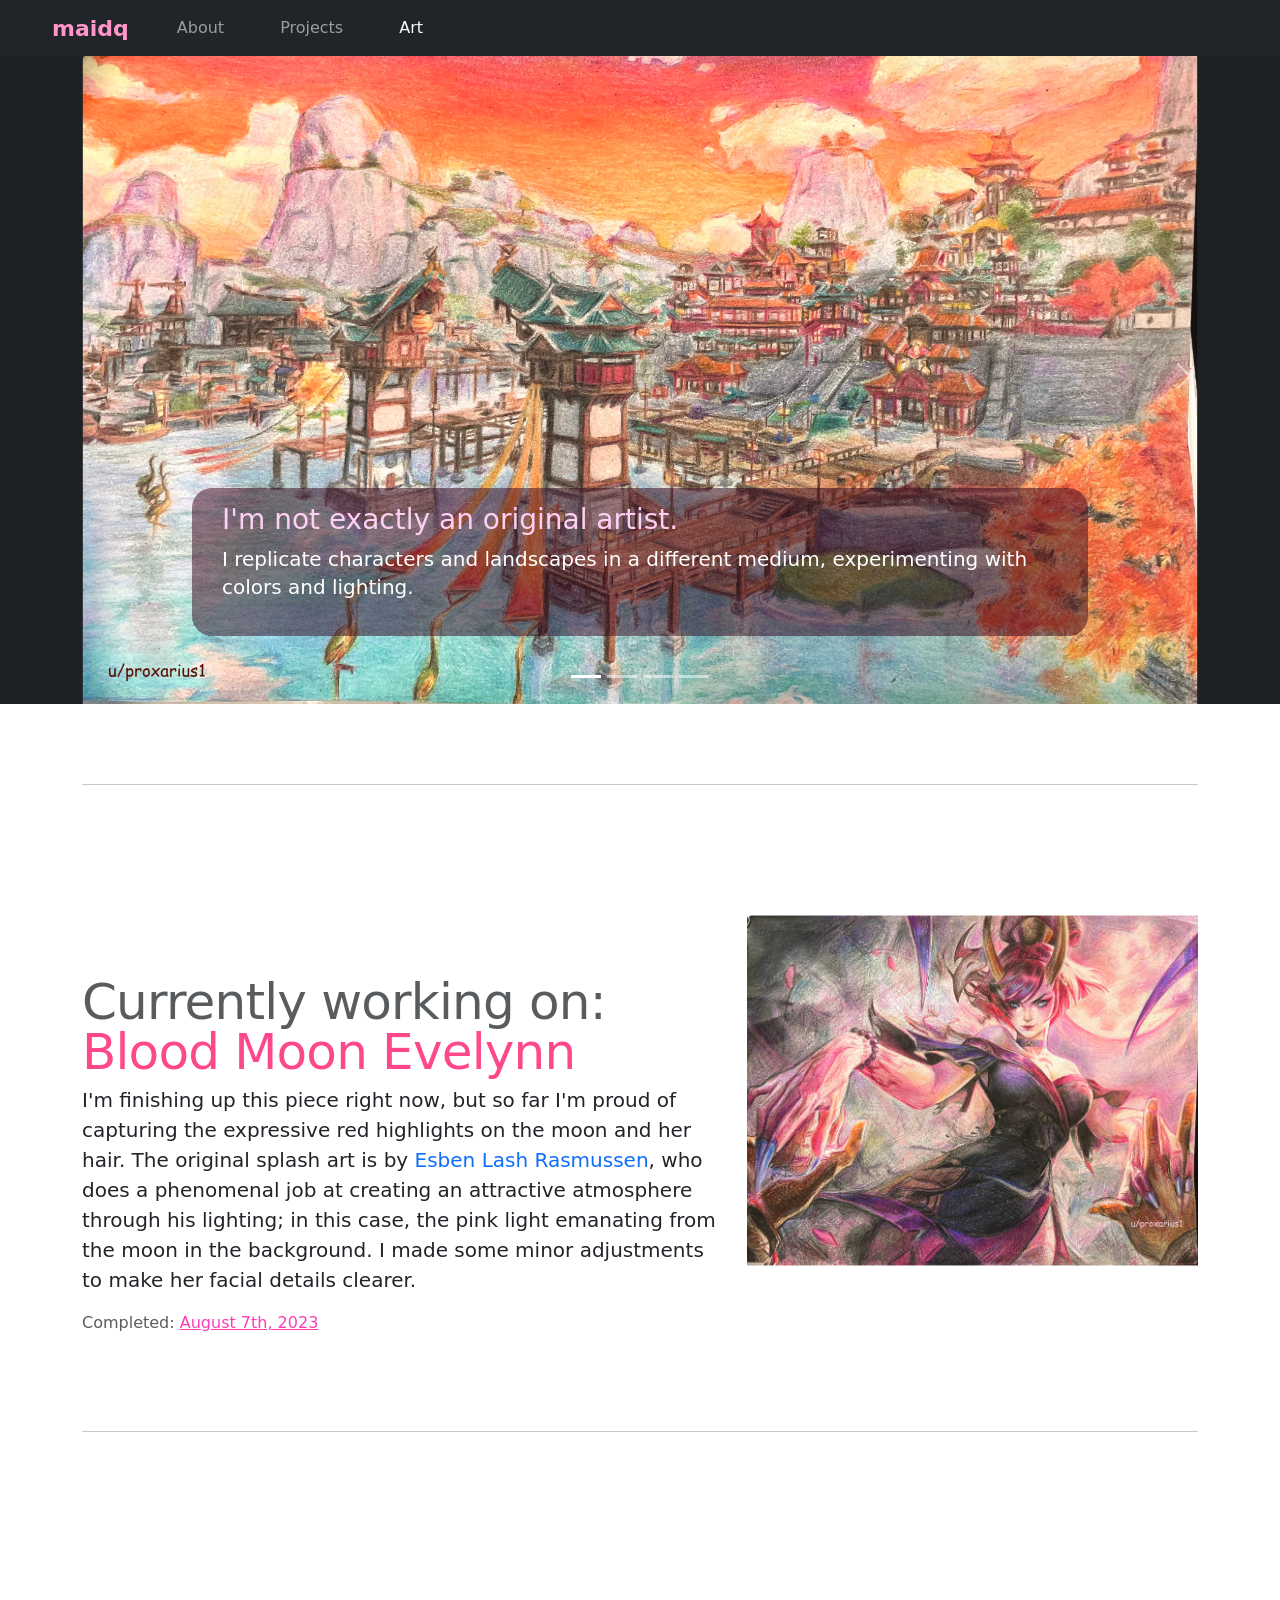
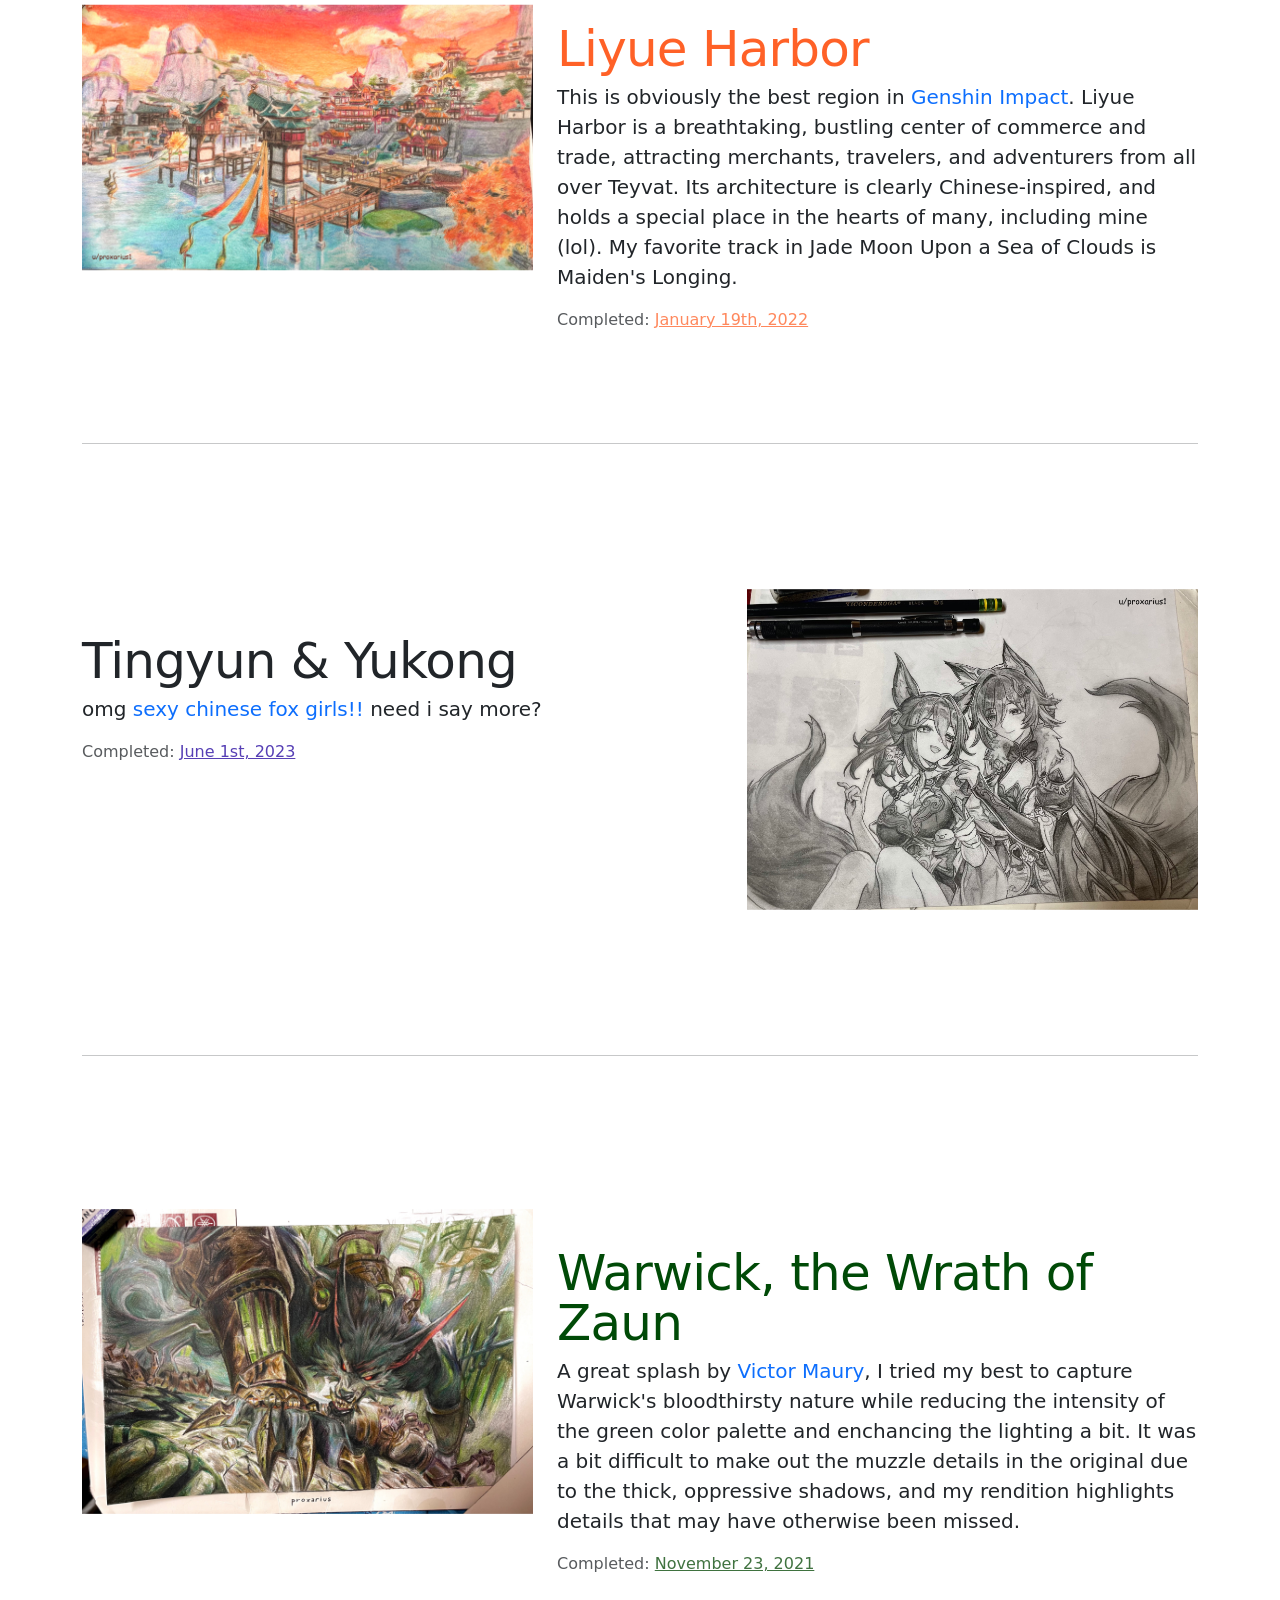
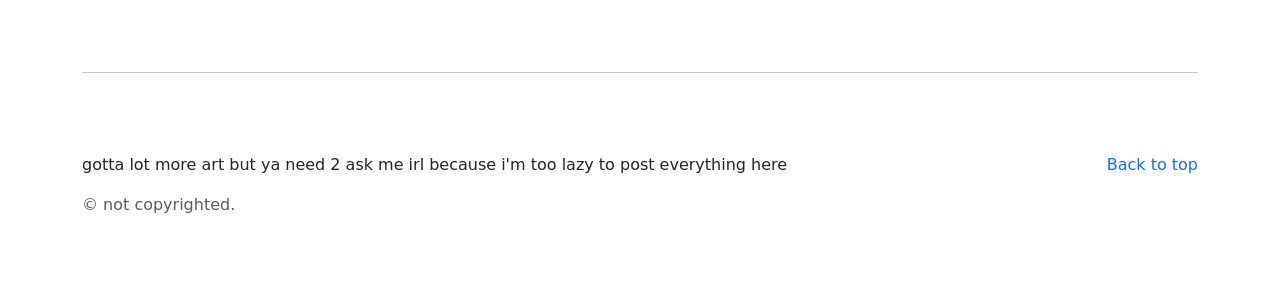
==== art.html @ b533789b "incorrect navbar label" ====
<!doctype html>
<html lang="en" data-bs-theme="auto">
  <head>
    <meta charset="utf-8">
    <meta name="viewport" content="width=device-width, initial-scale=1">
    <title>art</title>
    <link rel="shortcut icon" href="images/man.jpg">
    <link href="styles/assets/dist/css/bootstrap.min.css" rel="stylesheet">
    <link href="styles/art.css">
    
    <!-- Custom styles for this template -->
    <link href="styles/art.css" rel="stylesheet">
  </head>
  <body>  
    <header data-bs-theme="dark">
      
      <nav class="navbar navbar-expand-md navbar-dark fixed-top bg-dark">
        <div class="container-fluid">
          <a class="rpad" id="maidq" href="index.html">maidq</a>
          
          
          <ul class="navbar-nav me-auto mb-2 mb-md-0">
            <li class="nav-item">
              <a class="nav-link rpad" href="index.html">About</a>
            </li>
            <li class="nav-item">
              <a class="nav-link rpad" href="projects.html">Projects</a>
            </li>
            <li class="nav-item">
              <a class="nav-link active rpad" aria-current="page" href="art.html">Art</a>
            </li>
          </ul>
          
        </div>
      </nav>
    </header>

    <main>
      <div id="viewer" onclick="closeViewer()"></div>
      <div id="myCarousel" class="carousel slide mb-6" data-bs-ride="carousel" data-bs-theme="light">
        <div class="carousel-indicators">
          <button type="button" data-bs-target="#myCarousel" data-bs-slide-to="0" class="active" aria-current="true" aria-label="Slide 1"></button>
          <button type="button" data-bs-target="#myCarousel" data-bs-slide-to="1" aria-label="Slide 2"></button>
          <button type="button" data-bs-target="#myCarousel" data-bs-slide-to="2" aria-label="Slide 3"></button>
          <button type="button" data-bs-target="#myCarousel" data-bs-slide-to="3" aria-label="Slide 4"></button>
        </div>
        <div class="carousel-inner">
          <div class="carousel-item active">
            <svg class="bd-placeholder-img" width="100%" height="100%" aria-hidden="true" preserveAspectRatio="xMidYMid slice" focusable="false">
              <rect width="100%" height="100%" fill="#1e2124"/>
              <image id="liyue" class="fadein" xlink:href="images/liyue.jpg" width="100%" height="100%"></image>
            </svg>
  
            <div class="container">
              <div class="carousel-caption text-start">
                <div class="captionBg fadein">
                  <h3 style="color: rgb(255, 208, 243)">I'm not exactly an original artist.</h3>
                  <p class="opacity-85">I replicate characters and landscapes in a different medium, experimenting with colors and lighting.</p>
                </div>
              </div>
            </div>
          </div>
          <div class="carousel-item">
            <svg class="bd-placeholder-img" width="100%" height="100%" xmlns="http://www.w3.org/2000/svg" aria-hidden="true" preserveAspectRatio="xMidYMid slice" focusable="false">
              <rect width="100%" height="100%" fill="#1e2124"/>
              <image id="ting" class="fadein" xlink:href="images/ting.jpg" width="100%" height="100%"></image>
            </svg>
            <div class="container">
              <div class="carousel-caption">
                <div class="captionBg">
                  <h3 style="color: rgb(251, 211, 235)">I draw tons of cartoon women.</h3>
                  <p class="opacity-85">Take that how you will.</p>
                </div>
              </div>
            </div>
          </div>
          <div class="carousel-item">
            <svg class="bd-placeholder-img" width="100%" height="100%" xmlns="http://www.w3.org/2000/svg" aria-hidden="true" preserveAspectRatio="xMidYMid slice" focusable="false">
              <rect width="100%" height="100%" fill="#1e2124"/>
              <image id="wick" class="fadein" xlink:href="images/wolf.jpg" width="100%" height="100%"></image>
            </svg>
            <div class="container">
              <div class="carousel-caption text-end">
                <div class="captionBg">
                  <h3 style="color: rgb(255, 185, 237)">This is just a hobby. No commissions.</h3>
                  <p class="opacity-85">There are no benefits besides stress relief.</p>
                </div>
              </div>
            </div>
          </div>
          <div class="carousel-item">
            <svg class="bd-placeholder-img" width="100%" height="100%" xmlns="http://www.w3.org/2000/svg" aria-hidden="true" preserveAspectRatio="xMidYMid slice" focusable="false">
              <rect width="100%" height="100%" fill="#1e2124"/>
              <image id="wick" class="fadein" xlink:href="images/depression.png" width="100%" height="100%"></image>
            </svg>
            <div class="container">
              <div class="carousel-caption text-end">
                <div class="captionBg">
                  <h3 style="color: rgb(255, 239, 251)">Saddest achievement ever.</h3>
                  <p class="opacity-85">I post like once every few months...</p>
                  <a style="color: rgb(255, 198, 224);" href="https://www.reddit.com/user/proxarius1" target="_blank">https://www.reddit.com/user/proxarius1</a>
                </div>
              </div>
            </div>
          </div>
        </div>
        <button class="carousel-control-prev" type="button" data-bs-target="#myCarousel" data-bs-slide="prev">
          <span class="carousel-control-prev-icon" aria-hidden="true"></span>
          <span class="visually-hidden">Previous</span>
        </button>
        <button class="carousel-control-next" type="button" data-bs-target="#myCarousel" data-bs-slide="next">
          <span class="carousel-control-next-icon" aria-hidden="true"></span>
          <span class="visually-hidden">Next</span>
        </button>
      </div>


      <!-- Marketing messaging and featurettes
      ================================================== -->
      <!-- Wrap the rest of the page in another container to center all the content. -->

      <div class="container marketing">

        <!-- START THE FEATURETTES -->

        <hr class="featurette-divider">

        <div class="row featurette">
          <div class="col-md-7">
            <!-- <span class="text-body-secondary"></span> -->
            <h2 style="color:rgb(255, 72, 139);" class="featurette-heading fw-normal lh-1"><span class="text-body-secondary">Currently working on: <br></span>Blood Moon Evelynn</h2>
            <p class="lead">I'm finishing up this piece right now, but so far I'm proud of capturing the expressive red highlights on the moon and her hair. The original splash art is by <a href="https://www.deviantart.com/esbenlash/art/Bloodmoon-Evelynn-810010946", target="_blank">Esben Lash Rasmussen</a>, who does a phenomenal job at creating an attractive atmosphere through his lighting; in this case, the pink light emanating from the moon in the background. I made some minor adjustments to make her facial details clearer.</p>
            <p class="opacity-75">Completed: <a href="https://www.reddit.com/r/EvelynnMains/comments/15kzs4v/i_drew_blood_moon_eve_again_after_a_few_years/" target="_blank" style="color: rgb(250, 0, 154); text-decoration: underline;">August 7th, 2023</a></p>
          </div>
          <div class="col-md-5">
            <svg class="bd-placeholder-img bd-placeholder-img-lg featurette-image img-fluid mx-auto" width="500" height="500" role="img" preserveAspectRatio="xMidYMid slice" focusable="false">
              <title>Click to view</title>
              <image onclick="openViewer('eve1.jpg')" class="grow" xlink:href="images/eve1.jpg" width="100%" height="100%"></image>
            </svg>
             
          </div>
        </div>

        <hr class="featurette-divider">

        <div class="row featurette">
          <div class="col-md-7 order-md-2">
            <h2 style="color: rgb(255, 97, 39)" class="featurette-heading fw-normal lh-1">Liyue Harbor</h2>
            <p class="lead">This is obviously the best region in <a href="https://genshin-impact.fandom.com/wiki/Liyue_Harbor" target="_blank">Genshin Impact</a>. Liyue Harbor is a breathtaking, bustling center of commerce and trade, attracting merchants, travelers, and adventurers from all over Teyvat. Its architecture is clearly Chinese-inspired, and holds a special place in the hearts of many, including mine (lol). My favorite track in Jade Moon Upon a Sea of Clouds is Maiden's Longing.</p>
            <p class="opacity-75">Completed: <a href="https://www.reddit.com/r/Genshin_Impact/comments/s7z49a/i_drew_liyue_harbor_with_colored_pencils/" target="_blank" style="color: rgb(255, 97, 39); text-decoration: underline;">January 19th, 2022</a></p>
          </div>
          <div class="col-md-5 order-md-1">
            <svg class="bd-placeholder-img bd-placeholder-img-lg featurette-image img-fluid mx-auto" width="500" height="500" role="img" preserveAspectRatio="xMidYMid slice" focusable="false">
              <title>Click to view</title>
              <image onclick="openViewer('liyue.jpg')" class="grow" xlink:href="images/liyue.jpg" width="100%" height="100%"></image>
            </svg>
          </div>
        </div>

        <hr class="featurette-divider">

        <div class="row featurette">
          <div class="col-md-7">
            <h2 class="featurette-heading fw-normal lh-1">Tingyun & Yukong</h2>
            <p class="lead">omg <a href="https://www.bilibili.com/opus/770558381971734695" target="_blank">sexy chinese fox girls!!</a> need i say more?</p>
            <p class="opacity-75">Completed: <a href="https://www.reddit.com/r/HonkaiStarRail/comments/13y12r9/some_shading_practice_with_tingyun_and_yukong/" target="_blank" style="color: rgb(31, 0, 157); text-decoration: underline;">June 1st, 2023</a></p>
          </div>
          <div class="col-md-5">
            <svg class="bd-placeholder-img bd-placeholder-img-lg featurette-image img-fluid mx-auto" width="500" height="500" role="img" preserveAspectRatio="xMidYMid slice" focusable="false">
              <title>Click to view</title>
              <image onclick="openViewer('ting.jpg')" class="grow" xlink:href="images/ting.jpg" width="100%" height="100%"></image>
            </svg>
          </div>
        </div>

        <hr class="featurette-divider">

        <div class="row featurette">
          <div class="col-md-7 order-md-2">
            <h2 style="color: rgb(0, 74, 7)" class="featurette-heading fw-normal lh-1">Warwick, the Wrath of Zaun</h2>
            <p class="lead">A great splash by <a href="https://www.artstation.com/artwork/xwzL2" target="_blank">Victor Maury</a>, I tried my best to capture Warwick's bloodthirsty nature while reducing the intensity of the green color palette and enchancing the lighting a bit. It was a bit difficult to make out the muzzle details in the original due to the thick, oppressive shadows, and my rendition highlights details that may have otherwise been missed.</p>
            <p class="opacity-75">Completed: <a href="https://www.reddit.com/r/Genshin_Impact/comments/s7z49a/i_drew_liyue_harbor_with_colored_pencils/" target="_blank" style="color: rgb(0, 68, 0); text-decoration: underline;">November 23, 2021</a></p>
          </div>
          <div class="col-md-5 order-md-1">
            <svg class="bd-placeholder-img bd-placeholder-img-lg featurette-image img-fluid mx-auto" width="500" height="500" role="img" preserveAspectRatio="xMidYMid slice" focusable="false">
              <title>Click to view</title>
              <image onclick="openViewer('wolf.jpg')" class="grow" xlink:href="images/wolf.jpg" width="100%" height="100%"></image>
            </svg>
          </div>
        </div>

        <hr class="featurette-divider">
        

        <!-- /END THE FEATURETTES -->

      </div><!-- /.container -->


      <!-- FOOTER -->
      <footer class="container">
        <p class="float-end"><a href="#top">Back to top</a></p>
        <p>gotta lot more art but ya need 2 ask me irl because i'm too lazy to post everything here</p>
        <p class="opacity-75">&copy; not copyrighted.</p>
      </footer>
    </main>
    
    <script src="styles/assets/dist/js/bootstrap.bundle.min.js"></script>
    <script src="art.js"></script>
  </body>
</html>
---- styles/art.css ----
/* GLOBAL STYLES
-------------------------------------------------- */
/* Padding below the footer and lighter body text */

body {
  padding-top: 3rem;
  padding-bottom: 3rem;
  color: rgb(var(--bs-tertiary-color-rgb));
}


/* CUSTOMIZE THE CAROUSEL
-------------------------------------------------- */

/* Carousel base class */
.carousel {
  margin-bottom: 4rem;
}
/* Since positioning the image, we need to help out the caption */
.carousel-caption {
  bottom: 3rem;
  z-index: 10;
}

/* Declare heights because of positioning of img element */
.carousel-item {
  height: 41rem;
}


/* MARKETING CONTENT
-------------------------------------------------- */

/* Center align the text within the three columns below the carousel */
.marketing .col-lg-4 {
  margin-bottom: 1.5rem;
  text-align: center;
}
/* rtl:begin:ignore */
.marketing .col-lg-4 p {
  margin-right: .75rem;
  margin-left: .75rem;
}
/* rtl:end:ignore */


/* Featurettes
------------------------- */

.featurette-divider {
  margin: 5rem 0; /* Space out the Bootstrap <hr> more */
}

/* Thin out the marketing headings */
/* rtl:begin:remove */
.featurette-heading {
  letter-spacing: -.05rem;
}

/* rtl:end:remove */

/* RESPONSIVE CSS
-------------------------------------------------- */

@media (min-width: 40em) {
  /* Bump up size of carousel content */
  .carousel-caption p {
    margin-bottom: 1.25rem;
    font-size: 1.25rem;
    line-height: 1.4;
  }

  .featurette-heading {
    font-size: 50px;
  }
}

@media (min-width: 62em) {
  .featurette-heading {
    margin-top: 7rem;
  }
}

.bd-placeholder-img {
  font-size: 1.125rem;
  text-anchor: middle;
  -webkit-user-select: none;
  -moz-user-select: none;
  user-select: none;
}

@media (min-width: 768px) {
  .bd-placeholder-img-lg {
    font-size: 3.5rem;
  }
}

.b-example-divider {
  width: 100%;
  height: 3rem;
  background-color: rgba(0, 0, 0, .1);
  border: solid rgba(0, 0, 0, .15);
  border-width: 1px 0;
  box-shadow: inset 0 .5em 1.5em rgba(0, 0, 0, .1), inset 0 .125em .5em rgba(0, 0, 0, .15);
}

.b-example-vr {
  flex-shrink: 0;
  width: 1.5rem;
  height: 100vh;
}

.bi {
  vertical-align: -.125em;
  fill: currentColor;
}

.nav-scroller {
  position: relative;
  z-index: 2;
  height: 2.75rem;
  overflow-y: hidden;
}

.nav-scroller .nav {
  display: flex;
  flex-wrap: nowrap;
  padding-bottom: 1rem;
  margin-top: -1px;
  overflow-x: auto;
  text-align: center;
  white-space: nowrap;
  -webkit-overflow-scrolling: touch;
}

.btn-bd-primary {
  --bd-violet-bg: #712cf9;
  --bd-violet-rgb: 112.520718, 44.062154, 249.437846;

  --bs-btn-font-weight: 600;
  --bs-btn-color: var(--bs-white);
  --bs-btn-bg: var(--bd-violet-bg);
  --bs-btn-border-color: var(--bd-violet-bg);
  --bs-btn-hover-color: var(--bs-white);
  --bs-btn-hover-bg: #6528e0;
  --bs-btn-hover-border-color: #6528e0;
  --bs-btn-focus-shadow-rgb: var(--bd-violet-rgb);
  --bs-btn-active-color: var(--bs-btn-hover-color);
  --bs-btn-active-bg: #5a23c8;
  --bs-btn-active-border-color: #5a23c8;
}
.bd-mode-toggle {
  z-index: 1500;
}

/* --------------------------------- */

a {
  text-decoration: none;
}

.rpad {
  margin-left: 40px;
}

#maidq {
  text-decoration: none;
  color:rgb(255, 149, 200);
  font-weight: bold;
  font-size: 22px;

}
/* 
#liyue {
  opacity: 0.8;
}

#ting {
  opacity: 0.8;
}

#wick {
  opacity: 0.8;
} */


.grow {
  transition: transform 0.5s ease;
}
.grow:hover {
  transform: scale(1.005);
}


.captionBg {
  display: inline-block;
  padding: 15px 30px 15px;
  background-color: rgba(52, 7, 29, 0.5);
  border-radius: 20px;
}

.fadein { animation: fadein 1s; }
@keyframes fadein {
  from { opacity: 0; }
  to   { opacity: 1; }
}

#viewer {
  display: none;
  z-index: 100;
  position: fixed;
  width: 100vw;
  height: 100vh;
  background-color: rgb(0, 0, 0, 0.8);
}
---- styles/art.css ----
/* GLOBAL STYLES
-------------------------------------------------- */
/* Padding below the footer and lighter body text */

body {
  padding-top: 3rem;
  padding-bottom: 3rem;
  color: rgb(var(--bs-tertiary-color-rgb));
}


/* CUSTOMIZE THE CAROUSEL
-------------------------------------------------- */

/* Carousel base class */
.carousel {
  margin-bottom: 4rem;
}
/* Since positioning the image, we need to help out the caption */
.carousel-caption {
  bottom: 3rem;
  z-index: 10;
}

/* Declare heights because of positioning of img element */
.carousel-item {
  height: 41rem;
}


/* MARKETING CONTENT
-------------------------------------------------- */

/* Center align the text within the three columns below the carousel */
.marketing .col-lg-4 {
  margin-bottom: 1.5rem;
  text-align: center;
}
/* rtl:begin:ignore */
.marketing .col-lg-4 p {
  margin-right: .75rem;
  margin-left: .75rem;
}
/* rtl:end:ignore */


/* Featurettes
------------------------- */

.featurette-divider {
  margin: 5rem 0; /* Space out the Bootstrap <hr> more */
}

/* Thin out the marketing headings */
/* rtl:begin:remove */
.featurette-heading {
  letter-spacing: -.05rem;
}

/* rtl:end:remove */

/* RESPONSIVE CSS
-------------------------------------------------- */

@media (min-width: 40em) {
  /* Bump up size of carousel content */
  .carousel-caption p {
    margin-bottom: 1.25rem;
    font-size: 1.25rem;
    line-height: 1.4;
  }

  .featurette-heading {
    font-size: 50px;
  }
}

@media (min-width: 62em) {
  .featurette-heading {
    margin-top: 7rem;
  }
}

.bd-placeholder-img {
  font-size: 1.125rem;
  text-anchor: middle;
  -webkit-user-select: none;
  -moz-user-select: none;
  user-select: none;
}

@media (min-width: 768px) {
  .bd-placeholder-img-lg {
    font-size: 3.5rem;
  }
}

.b-example-divider {
  width: 100%;
  height: 3rem;
  background-color: rgba(0, 0, 0, .1);
  border: solid rgba(0, 0, 0, .15);
  border-width: 1px 0;
  box-shadow: inset 0 .5em 1.5em rgba(0, 0, 0, .1), inset 0 .125em .5em rgba(0, 0, 0, .15);
}

.b-example-vr {
  flex-shrink: 0;
  width: 1.5rem;
  height: 100vh;
}

.bi {
  vertical-align: -.125em;
  fill: currentColor;
}

.nav-scroller {
  position: relative;
  z-index: 2;
  height: 2.75rem;
  overflow-y: hidden;
}

.nav-scroller .nav {
  display: flex;
  flex-wrap: nowrap;
  padding-bottom: 1rem;
  margin-top: -1px;
  overflow-x: auto;
  text-align: center;
  white-space: nowrap;
  -webkit-overflow-scrolling: touch;
}

.btn-bd-primary {
  --bd-violet-bg: #712cf9;
  --bd-violet-rgb: 112.520718, 44.062154, 249.437846;

  --bs-btn-font-weight: 600;
  --bs-btn-color: var(--bs-white);
  --bs-btn-bg: var(--bd-violet-bg);
  --bs-btn-border-color: var(--bd-violet-bg);
  --bs-btn-hover-color: var(--bs-white);
  --bs-btn-hover-bg: #6528e0;
  --bs-btn-hover-border-color: #6528e0;
  --bs-btn-focus-shadow-rgb: var(--bd-violet-rgb);
  --bs-btn-active-color: var(--bs-btn-hover-color);
  --bs-btn-active-bg: #5a23c8;
  --bs-btn-active-border-color: #5a23c8;
}
.bd-mode-toggle {
  z-index: 1500;
}

/* --------------------------------- */

a {
  text-decoration: none;
}

.rpad {
  margin-left: 40px;
}

#maidq {
  text-decoration: none;
  color:rgb(255, 149, 200);
  font-weight: bold;
  font-size: 22px;

}
/* 
#liyue {
  opacity: 0.8;
}

#ting {
  opacity: 0.8;
}

#wick {
  opacity: 0.8;
} */


.grow {
  transition: transform 0.5s ease;
}
.grow:hover {
  transform: scale(1.005);
}


.captionBg {
  display: inline-block;
  padding: 15px 30px 15px;
  background-color: rgba(52, 7, 29, 0.5);
  border-radius: 20px;
}

.fadein { animation: fadein 1s; }
@keyframes fadein {
  from { opacity: 0; }
  to   { opacity: 1; }
}

#viewer {
  display: none;
  z-index: 100;
  position: fixed;
  width: 100vw;
  height: 100vh;
  background-color: rgb(0, 0, 0, 0.8);
}
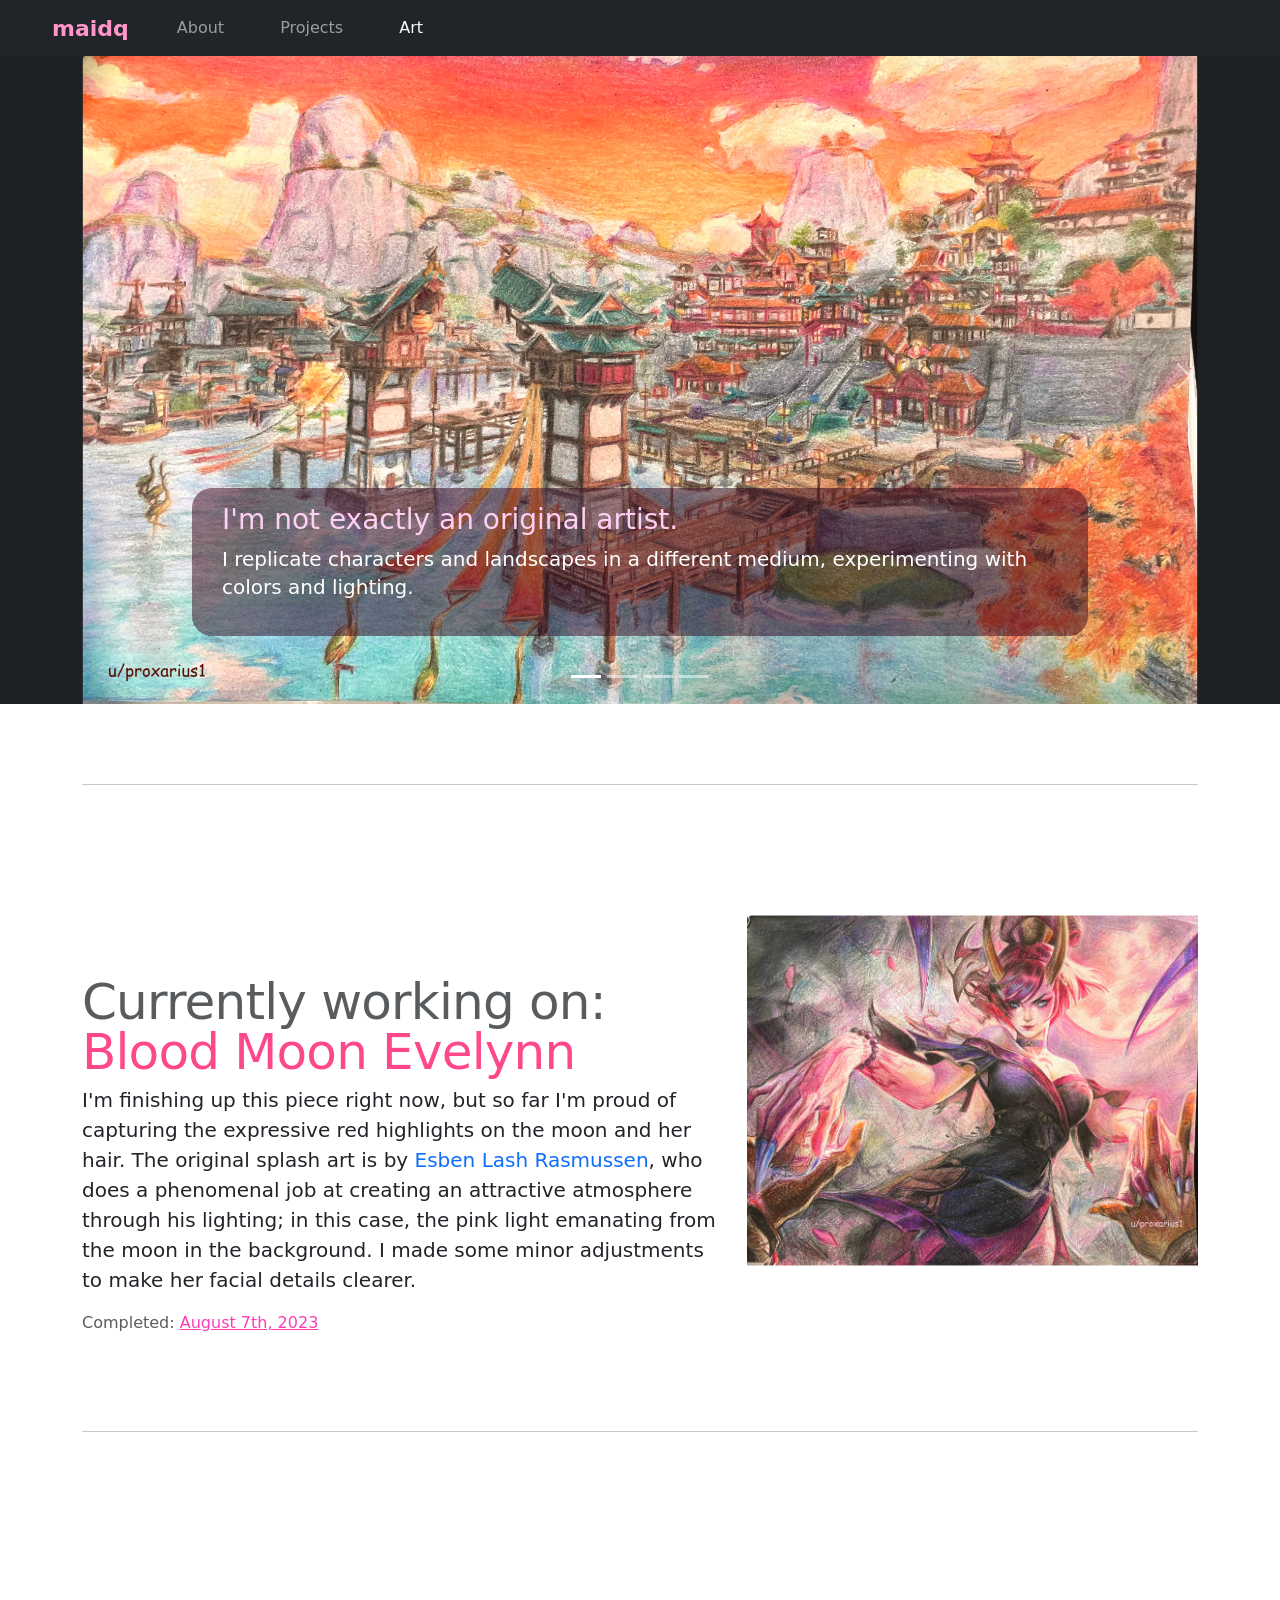
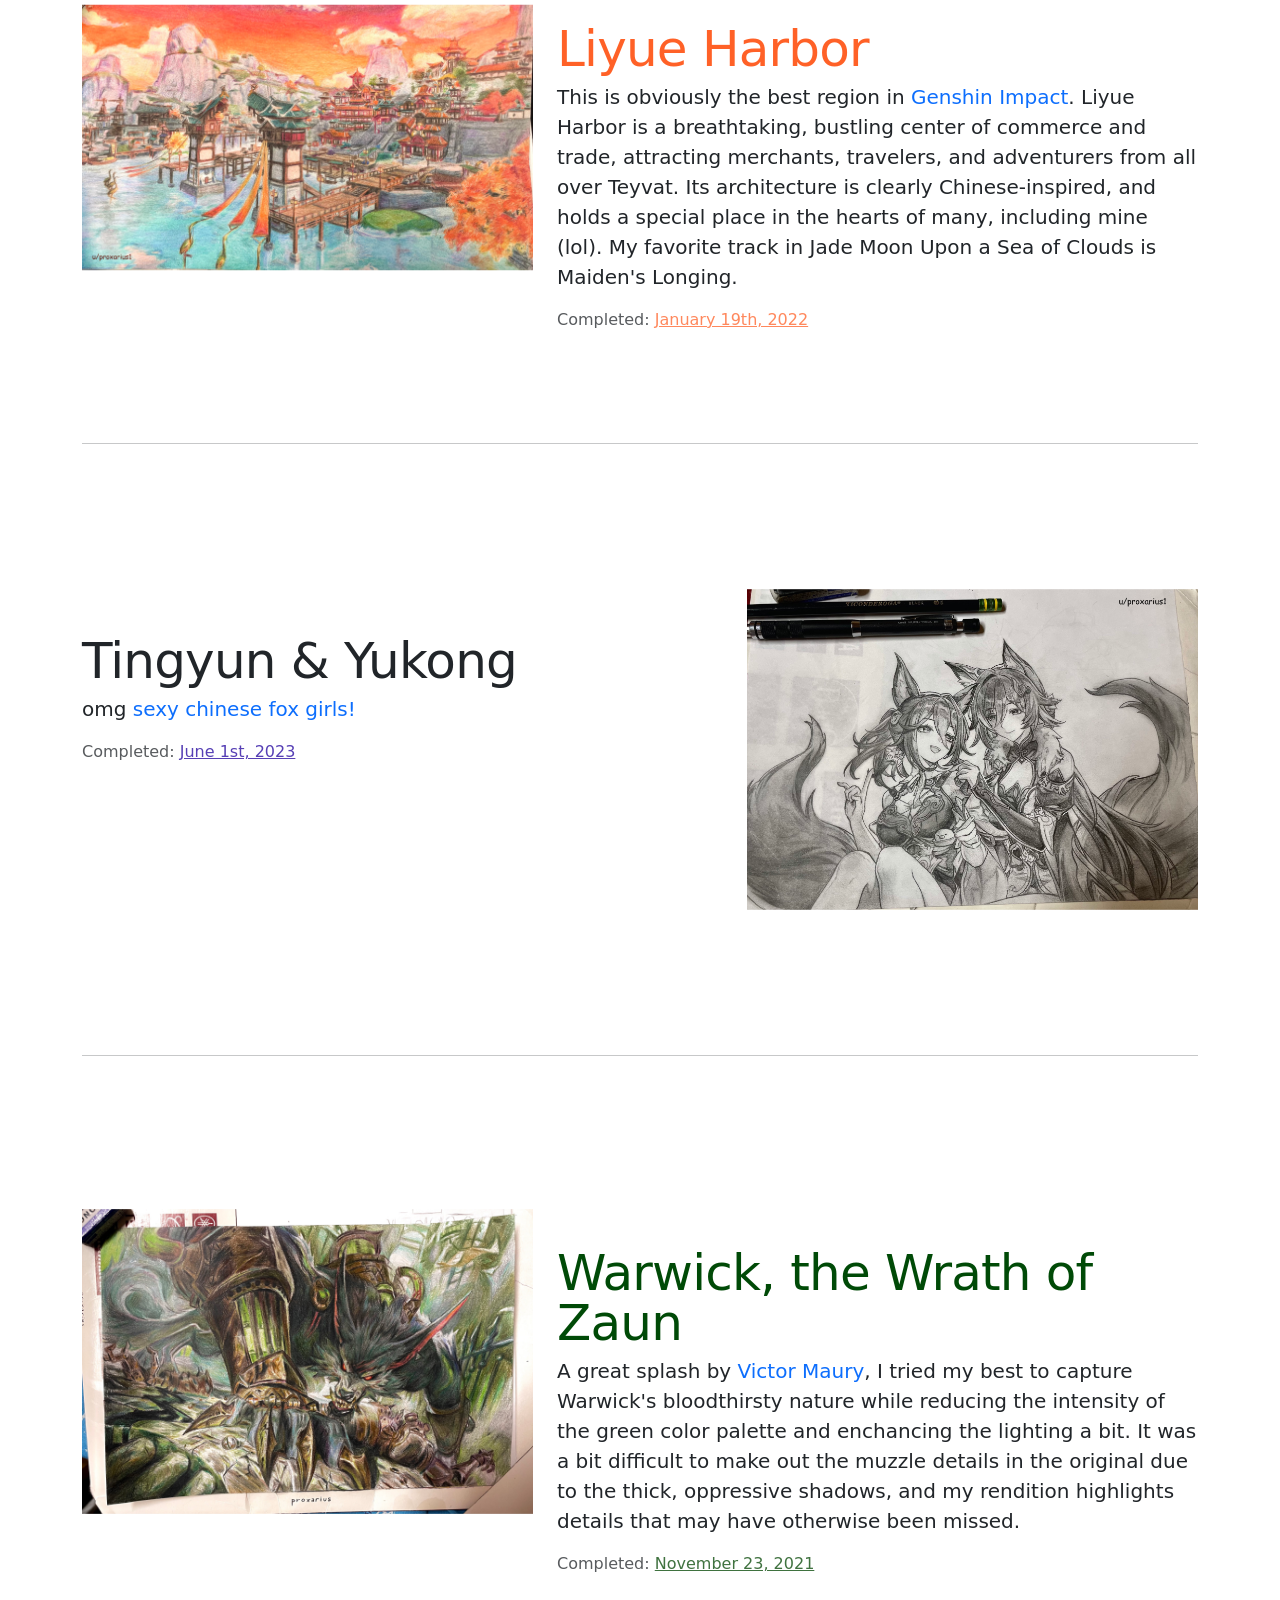
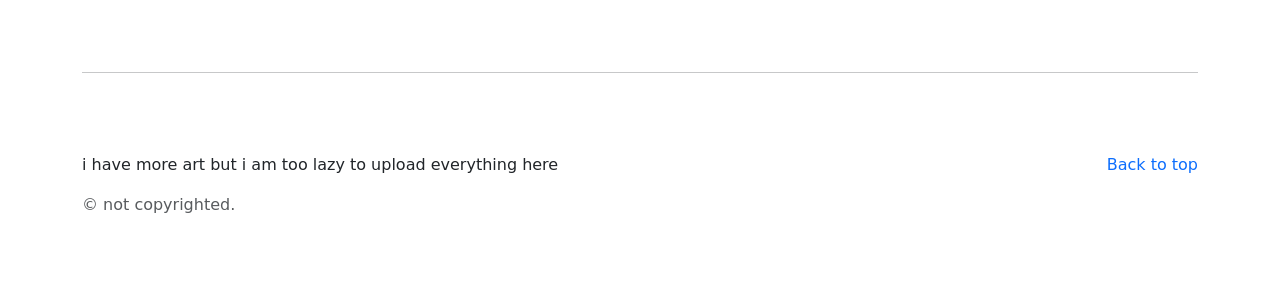
==== commit 71988e81: "description upd." ====
--- a/art.html
+++ b/art.html
@@ -4,9 +4,10 @@
     <meta charset="utf-8">
     <meta name="viewport" content="width=device-width, initial-scale=1">
     <title>art</title>
-    <link rel="shortcut icon" href="images/man.jpg">
+    <link rel="shortcut icon" href="images/madoka.png">
     <link href="styles/assets/dist/css/bootstrap.min.css" rel="stylesheet">
-    <link href="styles/art.css">
+    <link href="https://fonts.googleapis.com/css2?family=Space+Grotesk:wght@400;500;600;700&display=swap" rel="stylesheet">
+    <link href="styles/art.css" rel="stylesheet">
     
     <!-- Custom styles for this template -->
     <link href="styles/art.css" rel="stylesheet">
@@ -16,7 +17,7 @@
       
       <nav class="navbar navbar-expand-md navbar-dark fixed-top bg-dark">
         <div class="container-fluid">
-          <a class="rpad" id="maidq" href="index.html">maidq</a>
+          <a class="rpad maidq-text" href="index.html">maidq</a>
           
           
           <ul class="navbar-nav me-auto mb-2 mb-md-0">
@@ -68,7 +69,7 @@
             <div class="container">
               <div class="carousel-caption">
                 <div class="captionBg">
-                  <h3 style="color: rgb(251, 211, 235)">I draw tons of cartoon women.</h3>
+                  <h3 style="color: rgb(251, 211, 235)">I draw a lot of anime girls.</h3>
                   <p class="opacity-85">Take that how you will.</p>
                 </div>
               </div>
@@ -162,7 +163,7 @@
         <div class="row featurette">
           <div class="col-md-7">
             <h2 class="featurette-heading fw-normal lh-1">Tingyun & Yukong</h2>
-            <p class="lead">omg <a href="https://www.bilibili.com/opus/770558381971734695" target="_blank">sexy chinese fox girls!!</a> need i say more?</p>
+            <p class="lead">omg <a href="https://www.bilibili.com/opus/770558381971734695" target="_blank">sexy chinese fox girls!</a></p>
             <p class="opacity-75">Completed: <a href="https://www.reddit.com/r/HonkaiStarRail/comments/13y12r9/some_shading_practice_with_tingyun_and_yukong/" target="_blank" style="color: rgb(31, 0, 157); text-decoration: underline;">June 1st, 2023</a></p>
           </div>
           <div class="col-md-5">
@@ -200,7 +201,7 @@
       <!-- FOOTER -->
       <footer class="container">
         <p class="float-end"><a href="#top">Back to top</a></p>
-        <p>gotta lot more art but ya need 2 ask me irl because i'm too lazy to post everything here</p>
+        <p>i have more art but i am too lazy to upload everything here</p>
         <p class="opacity-75">&copy; not copyrighted.</p>
       </footer>
     </main>
--- a/styles/art.css
+++ b/styles/art.css
@@ -163,27 +163,6 @@
   margin-left: 40px;
 }
 
-#maidq {
-  text-decoration: none;
-  color:rgb(255, 149, 200);
-  font-weight: bold;
-  font-size: 22px;
-
-}
-/* 
-#liyue {
-  opacity: 0.8;
-}
-
-#ting {
-  opacity: 0.8;
-}
-
-#wick {
-  opacity: 0.8;
-} */
-
-
 .grow {
   transition: transform 0.5s ease;
 }
@@ -212,4 +191,15 @@
   width: 100vw;
   height: 100vh;
   background-color: rgb(0, 0, 0, 0.8);
+}
+
+.maidq-text {
+  text-decoration: none;
+  color:rgb(255, 149, 200);
+  font-weight: bold;
+  font-size: 22px;
+  transition: color 4s ease;
+}
+.maidq-text:hover {
+  color: rgb(255, 38, 194);
 }
--- a/styles/art.css
+++ b/styles/art.css
@@ -163,27 +163,6 @@
   margin-left: 40px;
 }
 
-#maidq {
-  text-decoration: none;
-  color:rgb(255, 149, 200);
-  font-weight: bold;
-  font-size: 22px;
-
-}
-/* 
-#liyue {
-  opacity: 0.8;
-}
-
-#ting {
-  opacity: 0.8;
-}
-
-#wick {
-  opacity: 0.8;
-} */
-
-
 .grow {
   transition: transform 0.5s ease;
 }
@@ -212,4 +191,15 @@
   width: 100vw;
   height: 100vh;
   background-color: rgb(0, 0, 0, 0.8);
+}
+
+.maidq-text {
+  text-decoration: none;
+  color:rgb(255, 149, 200);
+  font-weight: bold;
+  font-size: 22px;
+  transition: color 4s ease;
+}
+.maidq-text:hover {
+  color: rgb(255, 38, 194);
 }
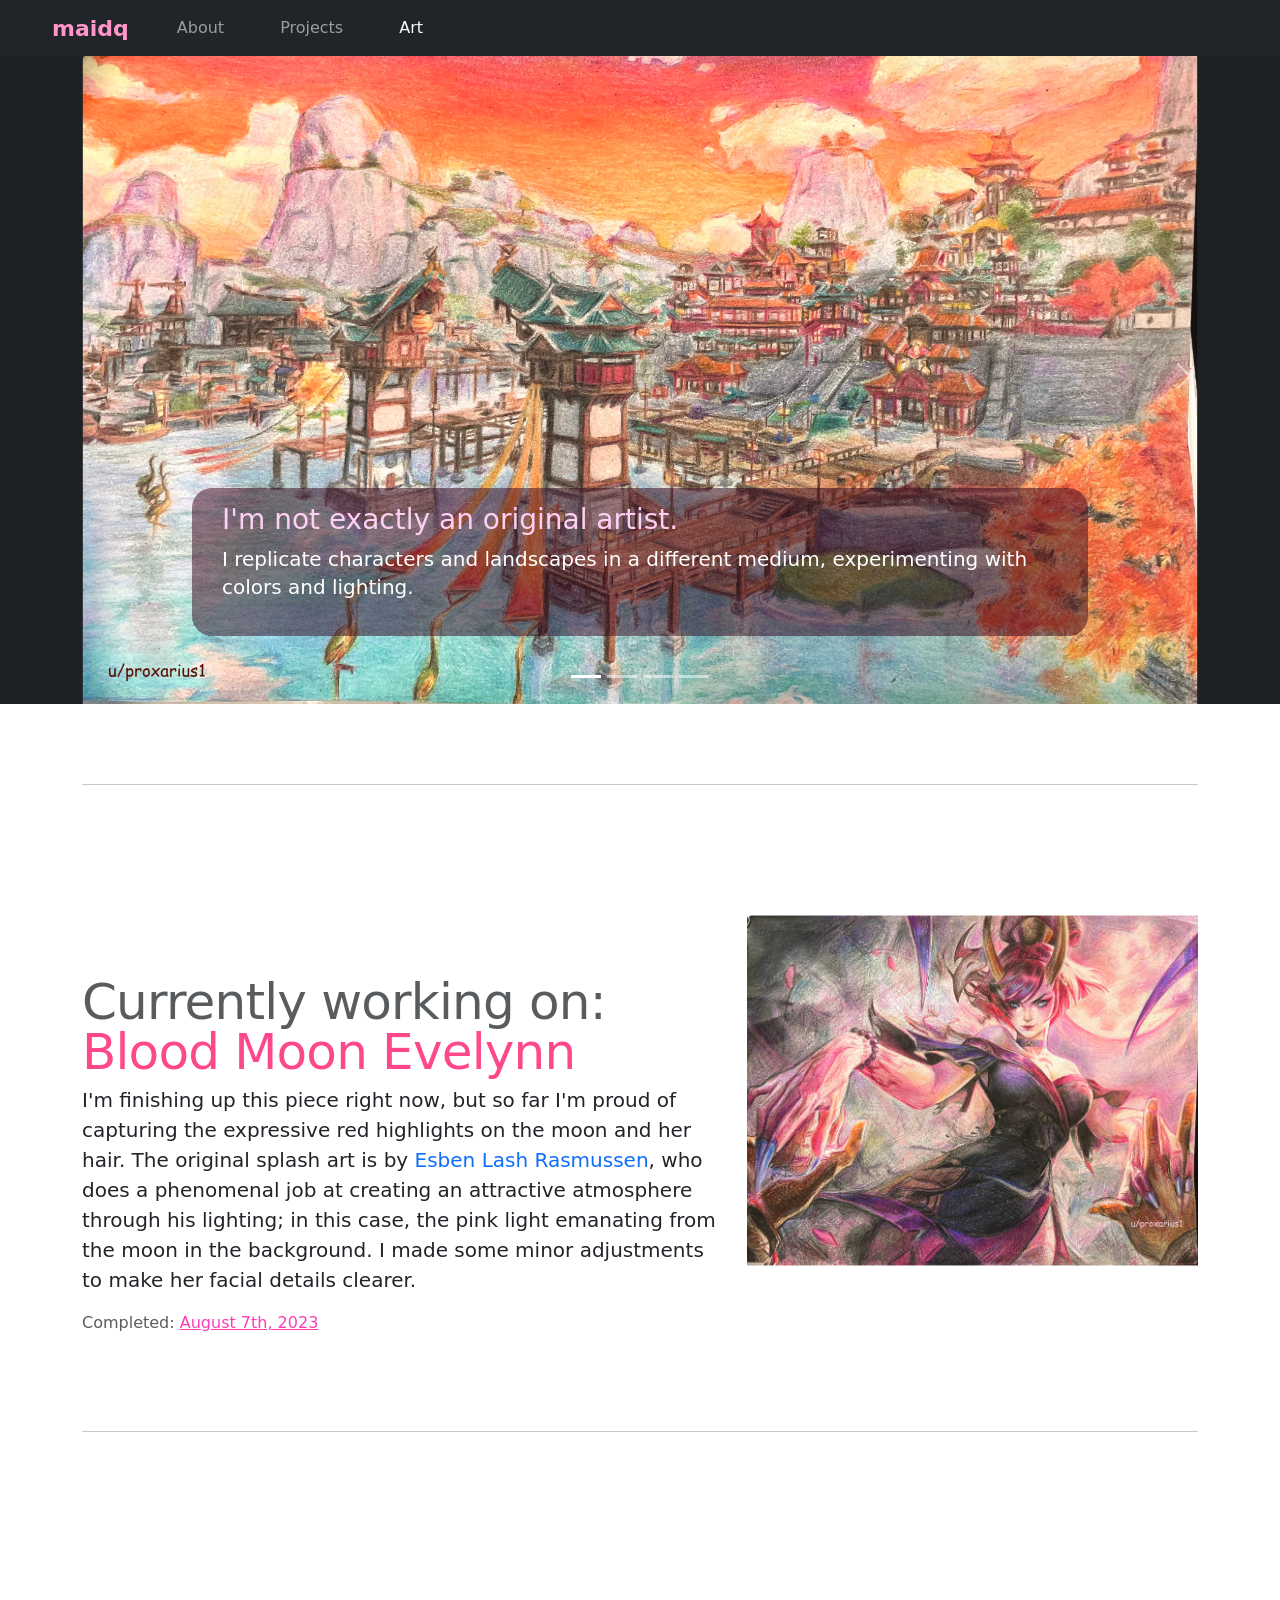
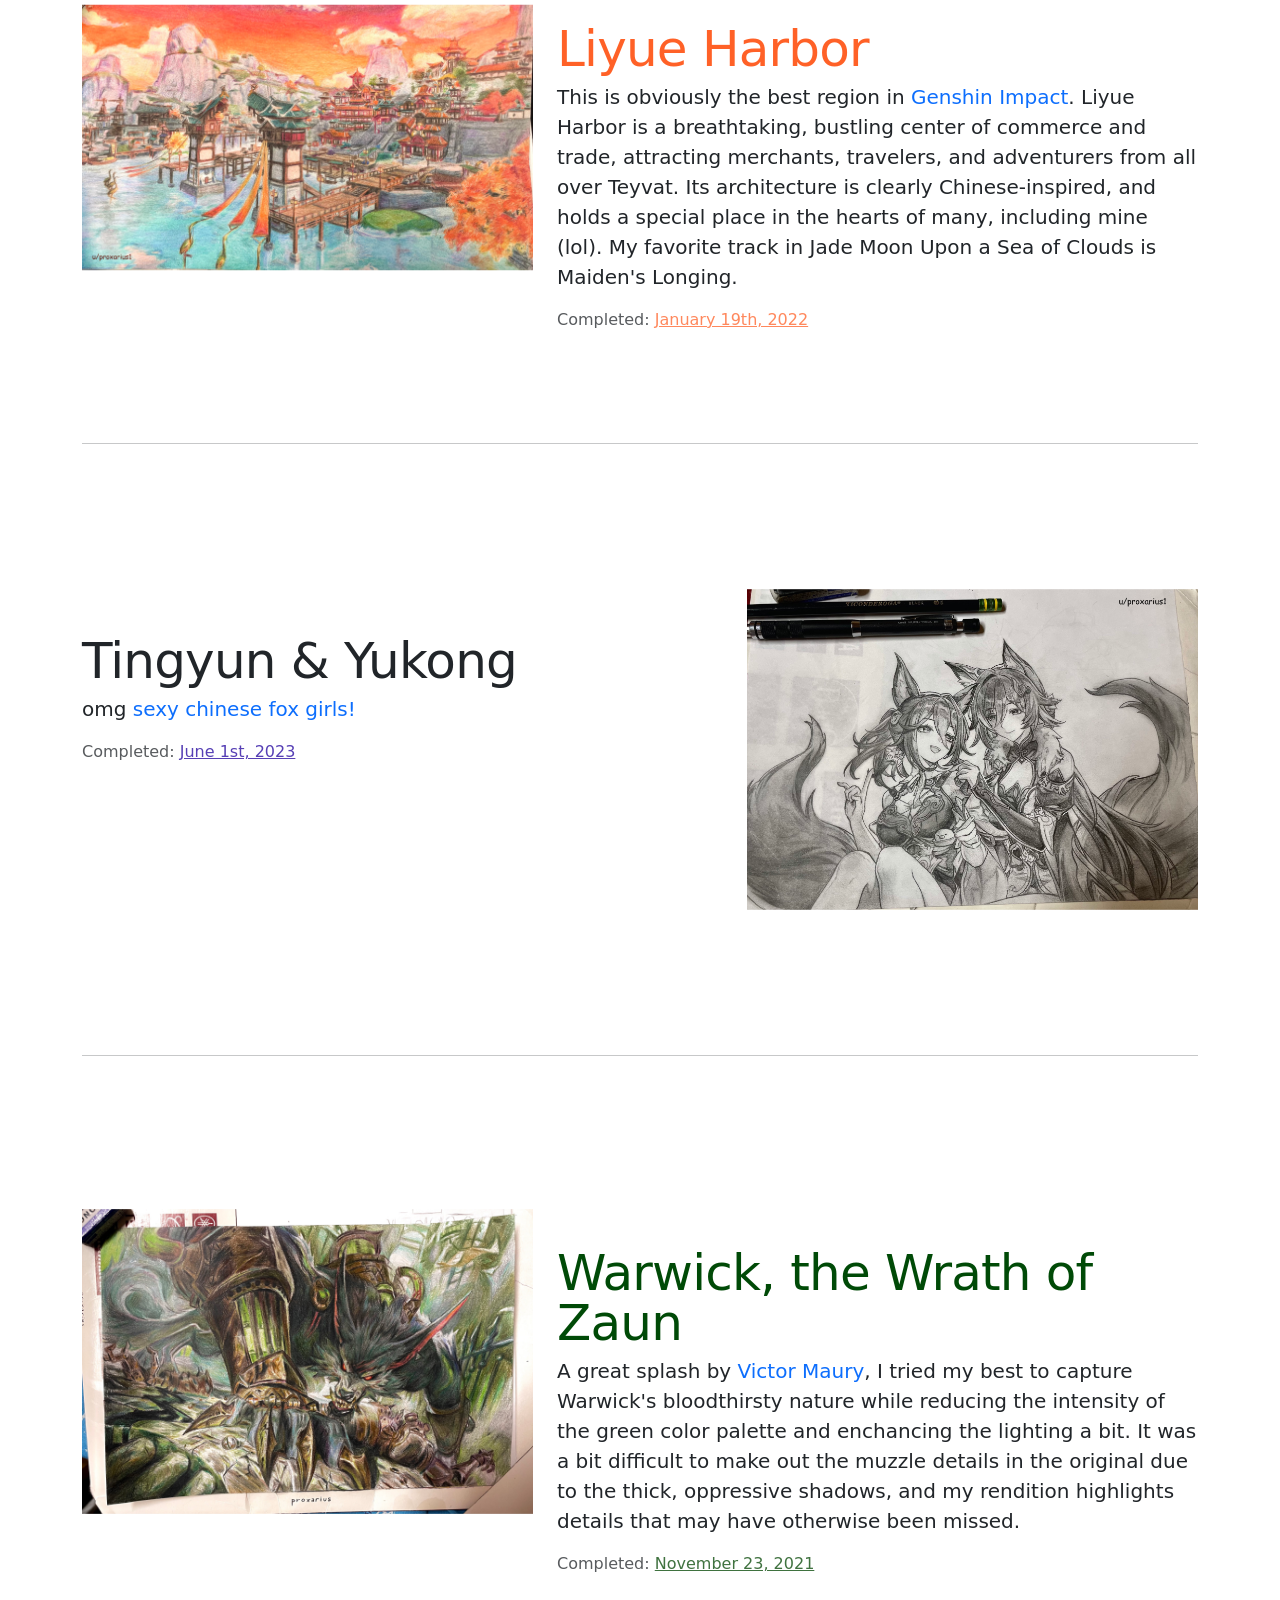
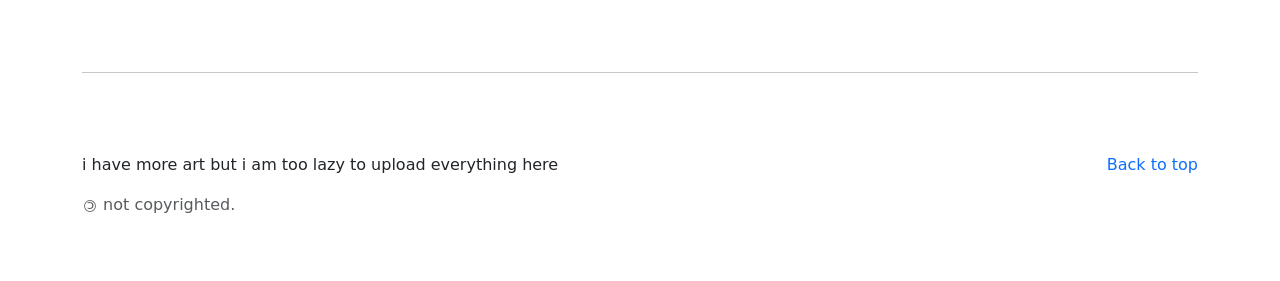
==== commit d9733b5b: "rotate &copy;" ====
--- a/art.html
+++ b/art.html
@@ -202,7 +202,7 @@
       <footer class="container">
         <p class="float-end"><a href="#top">Back to top</a></p>
         <p>i have more art but i am too lazy to upload everything here</p>
-        <p class="opacity-75">&copy; not copyrighted.</p>
+        <p class="opacity-75"><span style="display:inline-block; transform: rotate(180deg);">&copy;</span> not copyrighted.</p>
       </footer>
     </main>
     
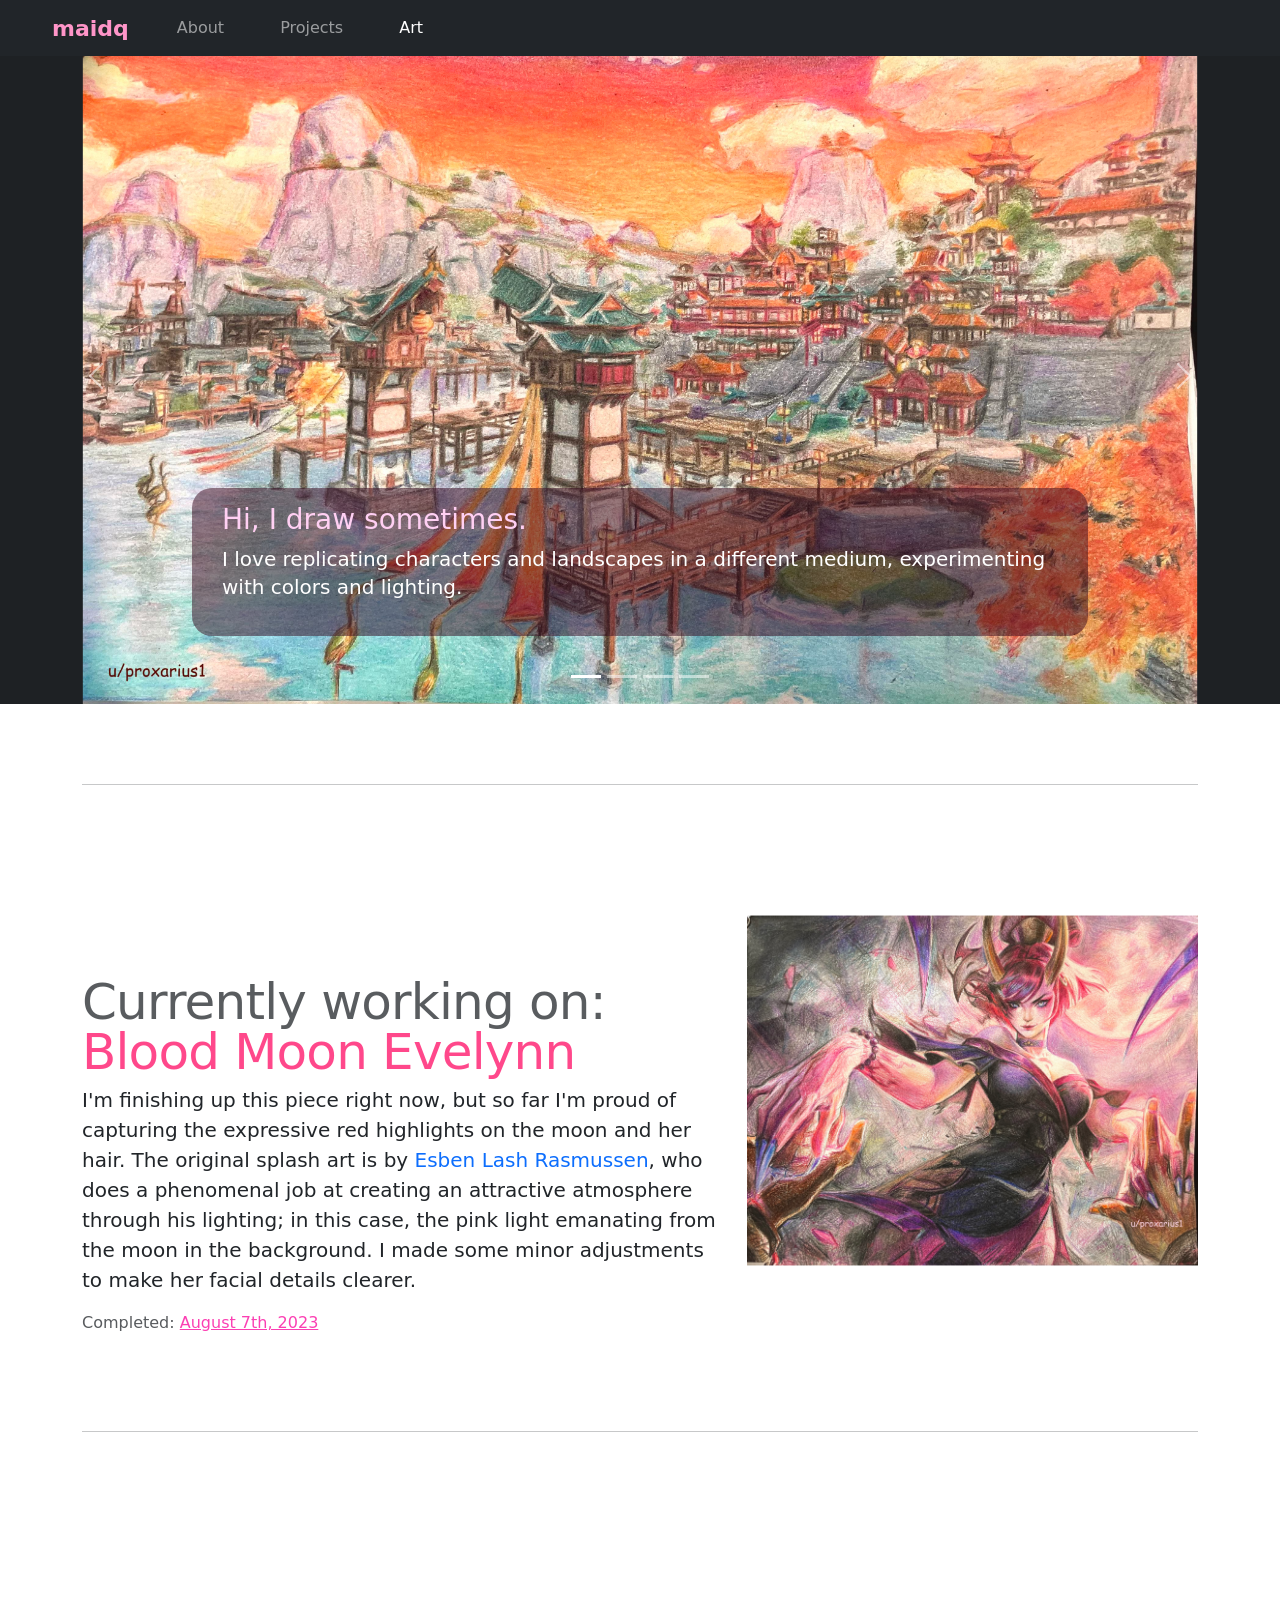
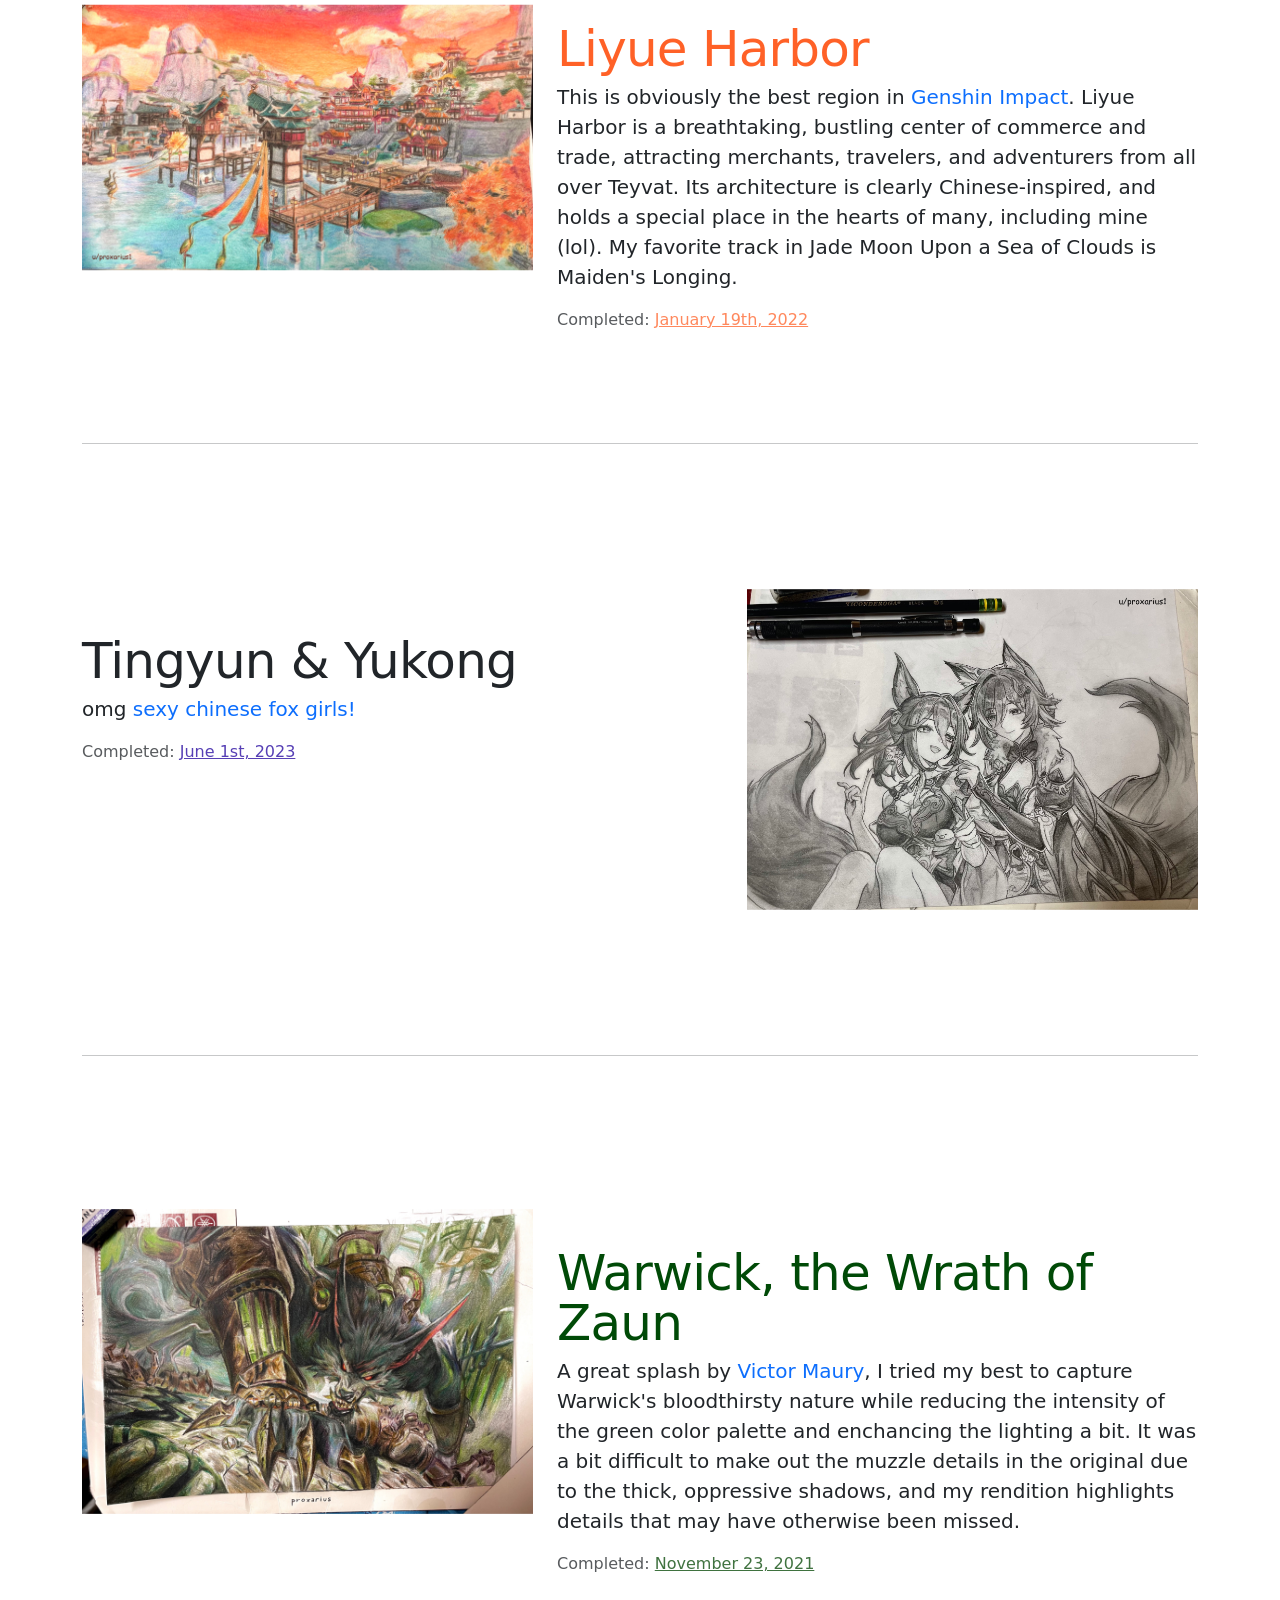
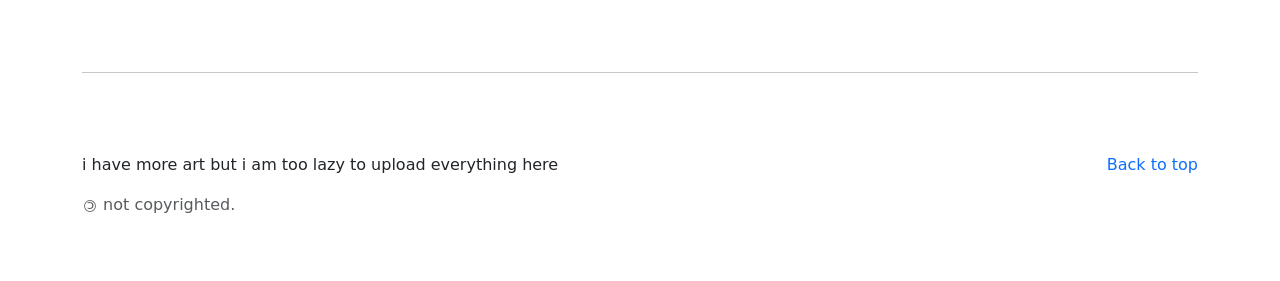
==== commit ed1fa841: "typos" ====
--- a/art.html
+++ b/art.html
@@ -55,8 +55,8 @@
             <div class="container">
               <div class="carousel-caption text-start">
                 <div class="captionBg fadein">
-                  <h3 style="color: rgb(255, 208, 243)">I'm not exactly an original artist.</h3>
-                  <p class="opacity-85">I replicate characters and landscapes in a different medium, experimenting with colors and lighting.</p>
+                  <h3 style="color: rgb(255, 208, 243)">Hi, I draw sometimes.</h3>
+                  <p class="opacity-85">I love replicating characters and landscapes in a different medium, experimenting with colors and lighting.</p>
                 </div>
               </div>
             </div>
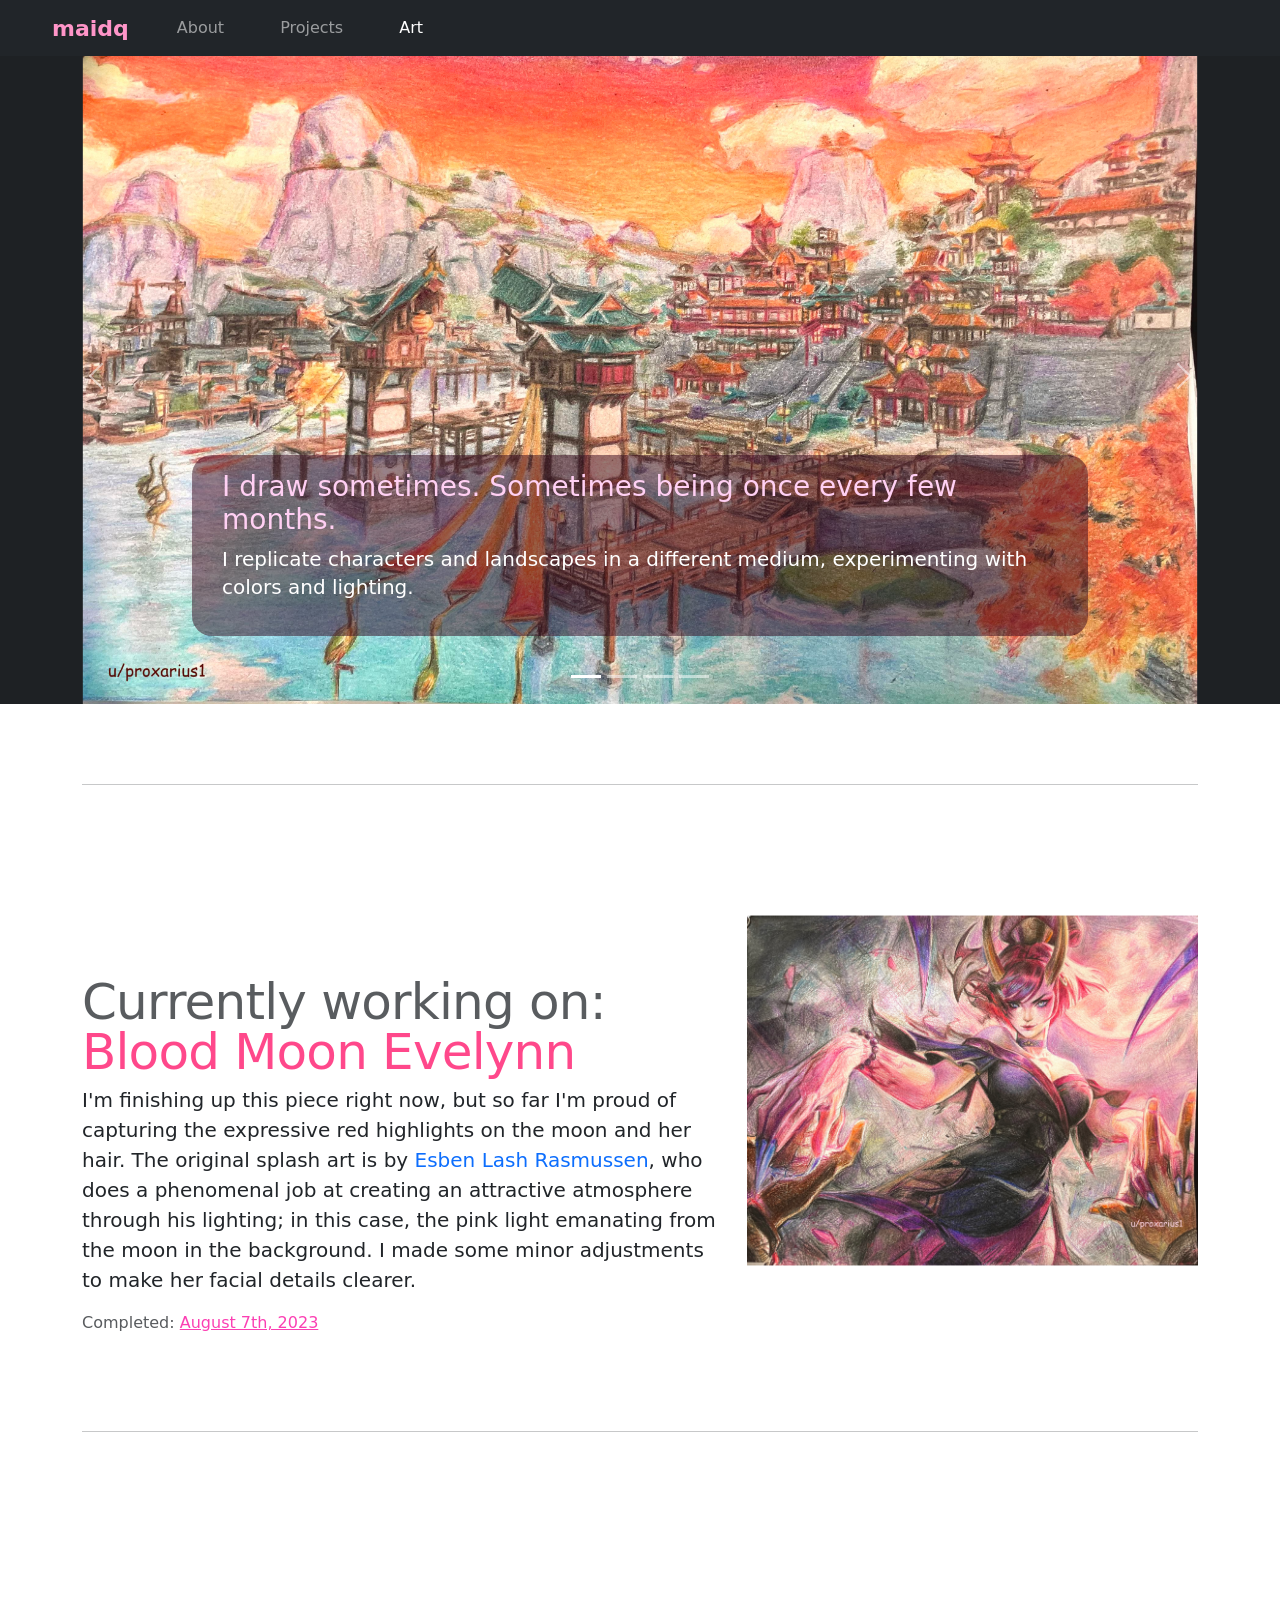
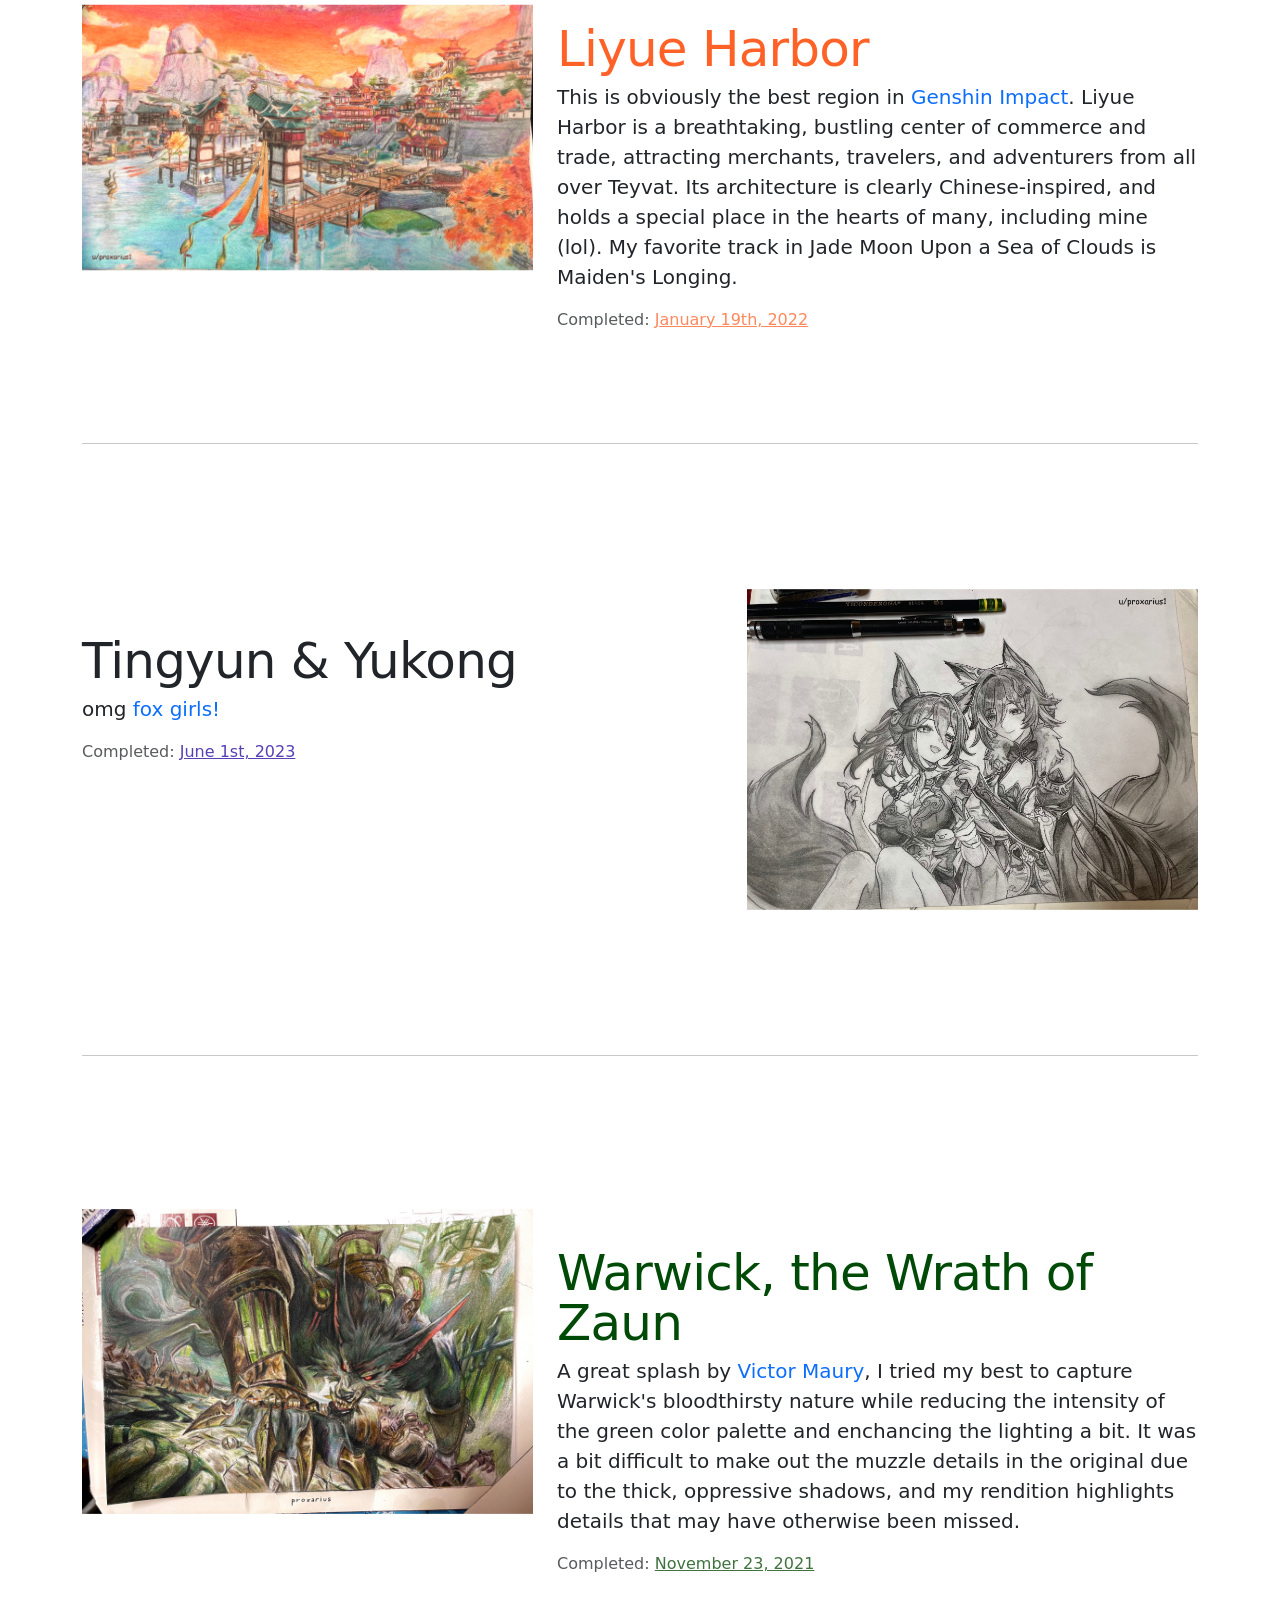
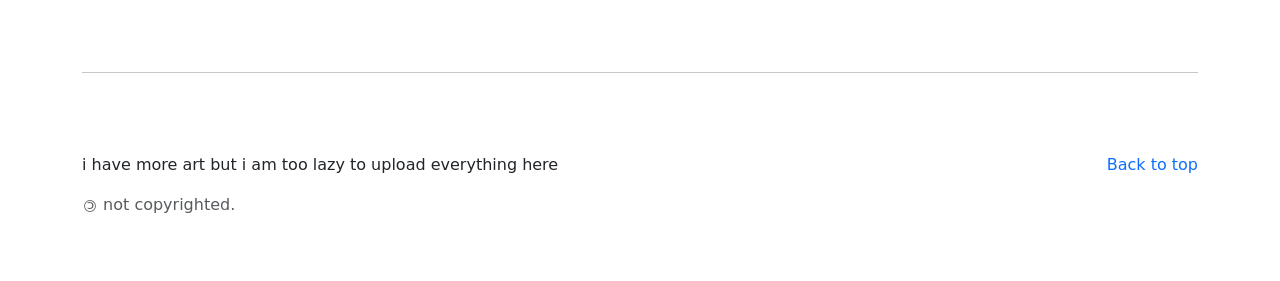
==== commit 42c514d7: "purge" ====
--- a/art.html
+++ b/art.html
@@ -55,8 +55,8 @@
             <div class="container">
               <div class="carousel-caption text-start">
                 <div class="captionBg fadein">
-                  <h3 style="color: rgb(255, 208, 243)">Hi, I draw sometimes.</h3>
-                  <p class="opacity-85">I love replicating characters and landscapes in a different medium, experimenting with colors and lighting.</p>
+                  <h3 style="color: rgb(255, 208, 243)">I draw sometimes. Sometimes being once every few months.</h3>
+                  <p class="opacity-85">I replicate characters and landscapes in a different medium, experimenting with colors and lighting.</p>
                 </div>
               </div>
             </div>
@@ -69,8 +69,8 @@
             <div class="container">
               <div class="carousel-caption">
                 <div class="captionBg">
-                  <h3 style="color: rgb(251, 211, 235)">I draw a lot of anime girls.</h3>
-                  <p class="opacity-85">Take that how you will.</p>
+                  <h3 style="color: rgb(251, 211, 235)">I draw a lot of cartoon women.</h3>
+                  <p class="opacity-85">...</p>
                 </div>
               </div>
             </div>
@@ -98,7 +98,7 @@
               <div class="carousel-caption text-end">
                 <div class="captionBg">
                   <h3 style="color: rgb(255, 239, 251)">Saddest achievement ever.</h3>
-                  <p class="opacity-85">I post like once every few months...</p>
+                  <p class="opacity-85">This feels like a self-report.</p>
                   <a style="color: rgb(255, 198, 224);" href="https://www.reddit.com/user/proxarius1" target="_blank">https://www.reddit.com/user/proxarius1</a>
                 </div>
               </div>
@@ -163,7 +163,7 @@
         <div class="row featurette">
           <div class="col-md-7">
             <h2 class="featurette-heading fw-normal lh-1">Tingyun & Yukong</h2>
-            <p class="lead">omg <a href="https://www.bilibili.com/opus/770558381971734695" target="_blank">sexy chinese fox girls!</a></p>
+            <p class="lead">omg <a href="https://www.bilibili.com/opus/770558381971734695" target="_blank">fox girls!</a></p>
             <p class="opacity-75">Completed: <a href="https://www.reddit.com/r/HonkaiStarRail/comments/13y12r9/some_shading_practice_with_tingyun_and_yukong/" target="_blank" style="color: rgb(31, 0, 157); text-decoration: underline;">June 1st, 2023</a></p>
           </div>
           <div class="col-md-5">
